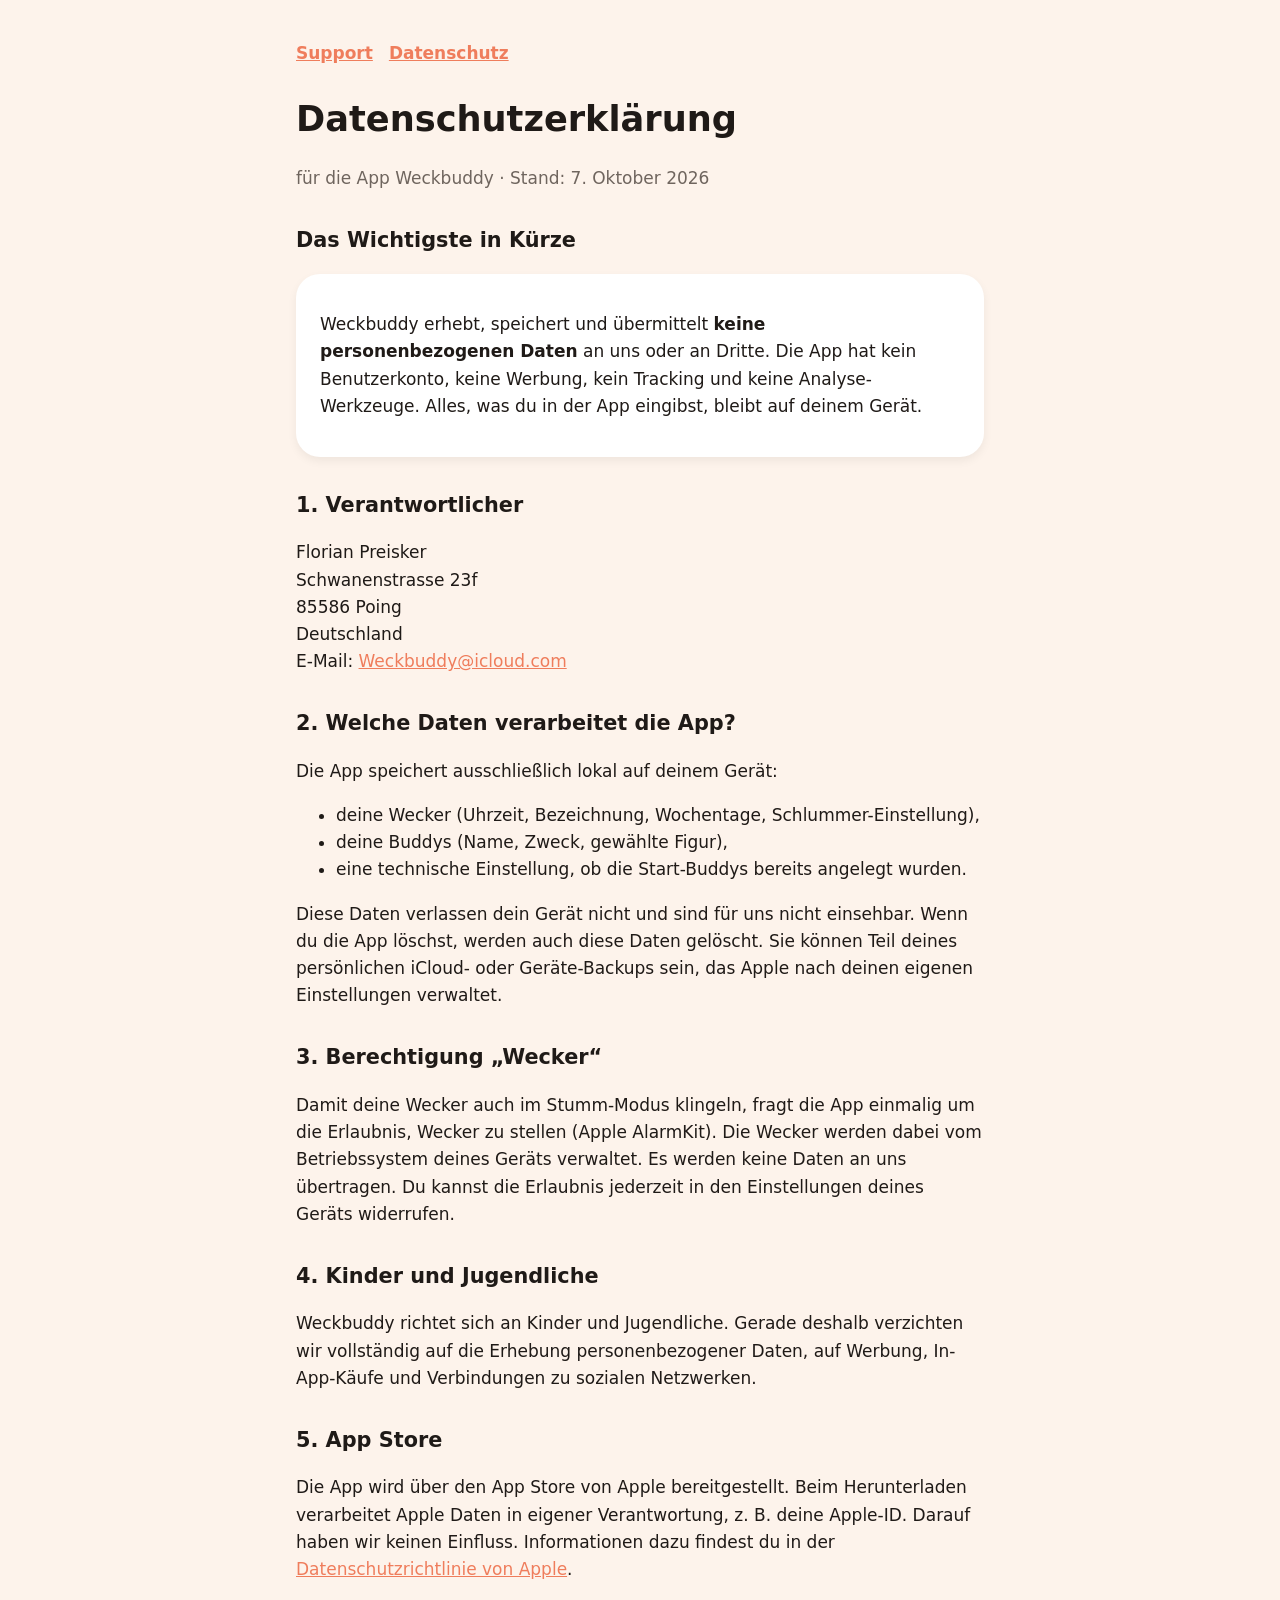
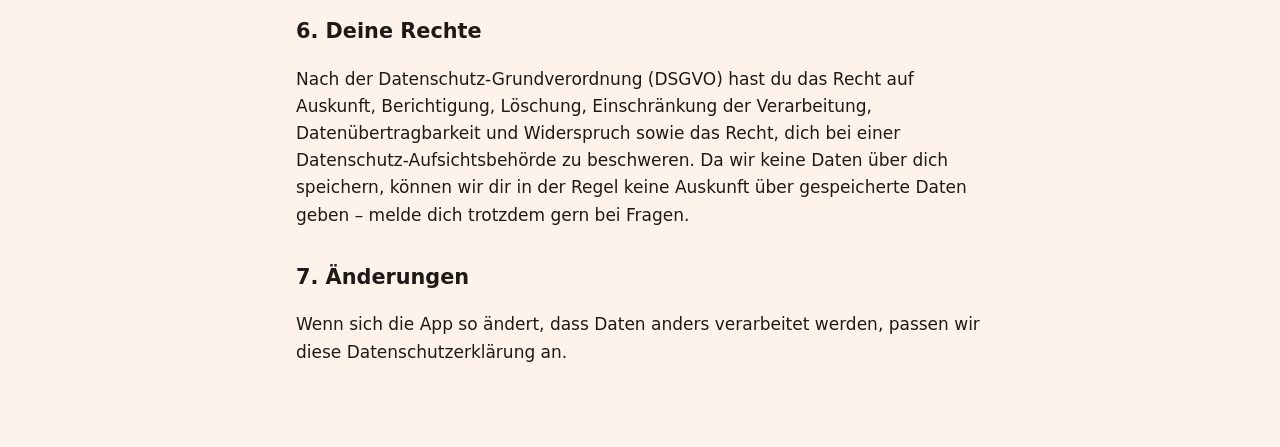
==== datenschutz.html @ c4bed6e7 "Webseite aktualisieren" ====
<!doctype html>
<html lang="de">
<head>
<meta charset="utf-8"><meta name="viewport" content="width=device-width, initial-scale=1">
<title>Weckbuddy – Datenschutz</title>
<link rel="stylesheet" href="style.css">
</head>
<body><main>
<nav><a href="index.html">Support</a><a href="datenschutz.html">Datenschutz</a></nav>
<h1>Datenschutzerklärung</h1>
<p class="muted">für die App Weckbuddy · Stand: 7. Oktober 2026</p>

<h2>Das Wichtigste in Kürze</h2>
<div class="card">
<p>Weckbuddy erhebt, speichert und übermittelt <strong>keine personenbezogenen Daten</strong> an uns oder an Dritte. Die App hat kein Benutzerkonto, keine Werbung, kein Tracking und keine Analyse-Werkzeuge. Alles, was du in der App eingibst, bleibt auf deinem Gerät.</p>
</div>

<h2>1. Verantwortlicher</h2>
<p>Florian Preisker<br>Schwanenstrasse 23f<br>85586 Poing<br>Deutschland<br>E-Mail: <a href="mailto:Weckbuddy@icloud.com">Weckbuddy@icloud.com</a></p>

<h2>2. Welche Daten verarbeitet die App?</h2>
<p>Die App speichert ausschließlich lokal auf deinem Gerät:</p>
<ul>
<li>deine Wecker (Uhrzeit, Bezeichnung, Wochentage, Schlummer-Einstellung),</li>
<li>deine Buddys (Name, Zweck, gewählte Figur),</li>
<li>eine technische Einstellung, ob die Start-Buddys bereits angelegt wurden.</li>
</ul>
<p>Diese Daten verlassen dein Gerät nicht und sind für uns nicht einsehbar. Wenn du die App löschst, werden auch diese Daten gelöscht. Sie können Teil deines persönlichen iCloud- oder Geräte-Backups sein, das Apple nach deinen eigenen Einstellungen verwaltet.</p>

<h2>3. Berechtigung „Wecker“</h2>
<p>Damit deine Wecker auch im Stumm-Modus klingeln, fragt die App einmalig um die Erlaubnis, Wecker zu stellen (Apple AlarmKit). Die Wecker werden dabei vom Betriebssystem deines Geräts verwaltet. Es werden keine Daten an uns übertragen. Du kannst die Erlaubnis jederzeit in den Einstellungen deines Geräts widerrufen.</p>

<h2>4. Kinder und Jugendliche</h2>
<p>Weckbuddy richtet sich an Kinder und Jugendliche. Gerade deshalb verzichten wir vollständig auf die Erhebung personenbezogener Daten, auf Werbung, In-App-Käufe und Verbindungen zu sozialen Netzwerken.</p>

<h2>5. App Store</h2>
<p>Die App wird über den App Store von Apple bereitgestellt. Beim Herunterladen verarbeitet Apple Daten in eigener Verantwortung, z.&nbsp;B. deine Apple-ID. Darauf haben wir keinen Einfluss. Informationen dazu findest du in der <a href="https://www.apple.com/de/legal/privacy/">Datenschutzrichtlinie von Apple</a>.</p>

<h2>6. Deine Rechte</h2>
<p>Nach der Datenschutz-Grundverordnung (DSGVO) hast du das Recht auf Auskunft, Berichtigung, Löschung, Einschränkung der Verarbeitung, Datenübertragbarkeit und Widerspruch sowie das Recht, dich bei einer Datenschutz-Aufsichtsbehörde zu beschweren. Da wir keine Daten über dich speichern, können wir dir in der Regel keine Auskunft über gespeicherte Daten geben – melde dich trotzdem gern bei Fragen.</p>

<h2>7. Änderungen</h2>
<p>Wenn sich die App so ändert, dass Daten anders verarbeitet werden, passen wir diese Datenschutzerklärung an.</p>
</main></body>
</html>
---- style.css ----
:root { --bg: #fdf3eb; --card: #fff; --text: #1f1a17; --muted: #6f655e; --accent: #ef7d5c; }
@media (prefers-color-scheme: dark) { :root { --bg: #1c1917; --card: #302b28; --text: #f5efe9; --muted: #b5aaa1; --accent: #f48c6b; } }
* { box-sizing: border-box; }
body { margin: 0; background: var(--bg); color: var(--text); font: 17px/1.6 ui-rounded, -apple-system, system-ui, sans-serif; }
main { max-width: 720px; margin: 0 auto; padding: 40px 16px 64px; }
h1 { font-size: 2.2rem; margin: 0 0 4px; }
h2 { margin-top: 2rem; font-size: 1.3rem; }
.card { background: var(--card); border-radius: 24px; padding: 20px 24px; margin: 16px 0; box-shadow: 0 4px 10px rgba(0,0,0,.06); }
.muted { color: var(--muted); }
a { color: var(--accent); }
nav { margin-bottom: 24px; } nav a { margin-right: 16px; font-weight: 600; }
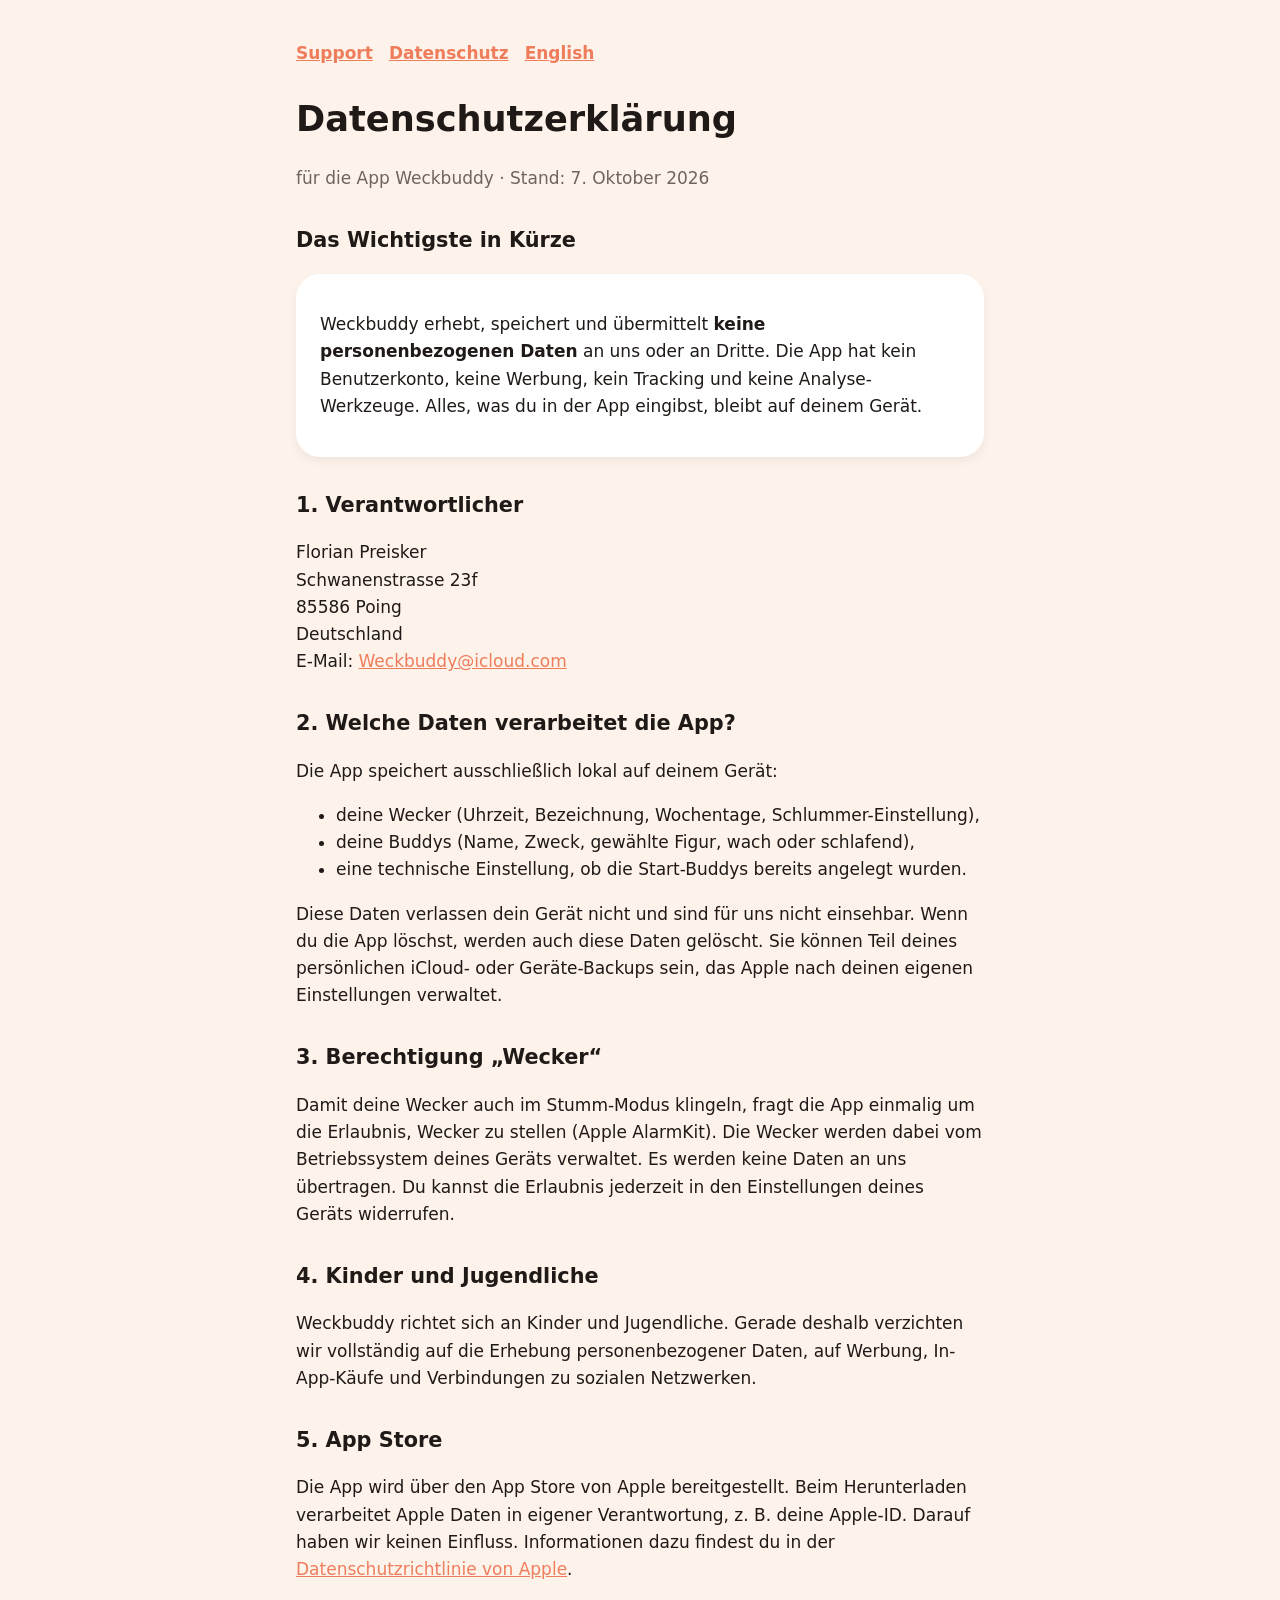
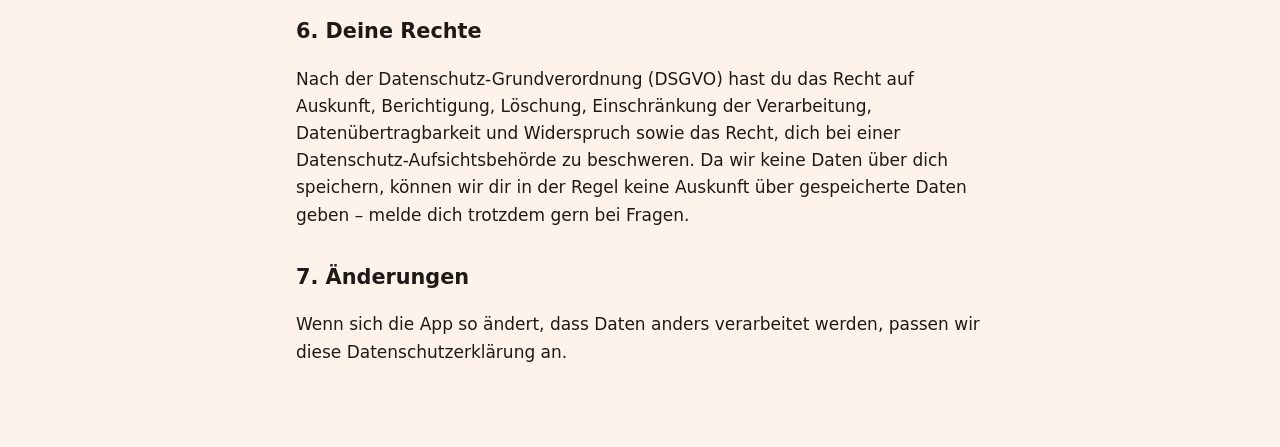
==== commit 4999aba3: "Webseite aktualisieren" ====
--- a/datenschutz.html
+++ b/datenschutz.html
@@ -6,7 +6,7 @@
 <link rel="stylesheet" href="style.css">
 </head>
 <body><main>
-<nav><a href="index.html">Support</a><a href="datenschutz.html">Datenschutz</a></nav>
+<nav><a href="index.html">Support</a><a href="datenschutz.html">Datenschutz</a><a href="en/" lang="en">English</a></nav>
 <h1>Datenschutzerklärung</h1>
 <p class="muted">für die App Weckbuddy · Stand: 7. Oktober 2026</p>
 
@@ -22,7 +22,7 @@
 <p>Die App speichert ausschließlich lokal auf deinem Gerät:</p>
 <ul>
 <li>deine Wecker (Uhrzeit, Bezeichnung, Wochentage, Schlummer-Einstellung),</li>
-<li>deine Buddys (Name, Zweck, gewählte Figur),</li>
+<li>deine Buddys (Name, Zweck, gewählte Figur, wach oder schlafend),</li>
 <li>eine technische Einstellung, ob die Start-Buddys bereits angelegt wurden.</li>
 </ul>
 <p>Diese Daten verlassen dein Gerät nicht und sind für uns nicht einsehbar. Wenn du die App löschst, werden auch diese Daten gelöscht. Sie können Teil deines persönlichen iCloud- oder Geräte-Backups sein, das Apple nach deinen eigenen Einstellungen verwaltet.</p>
